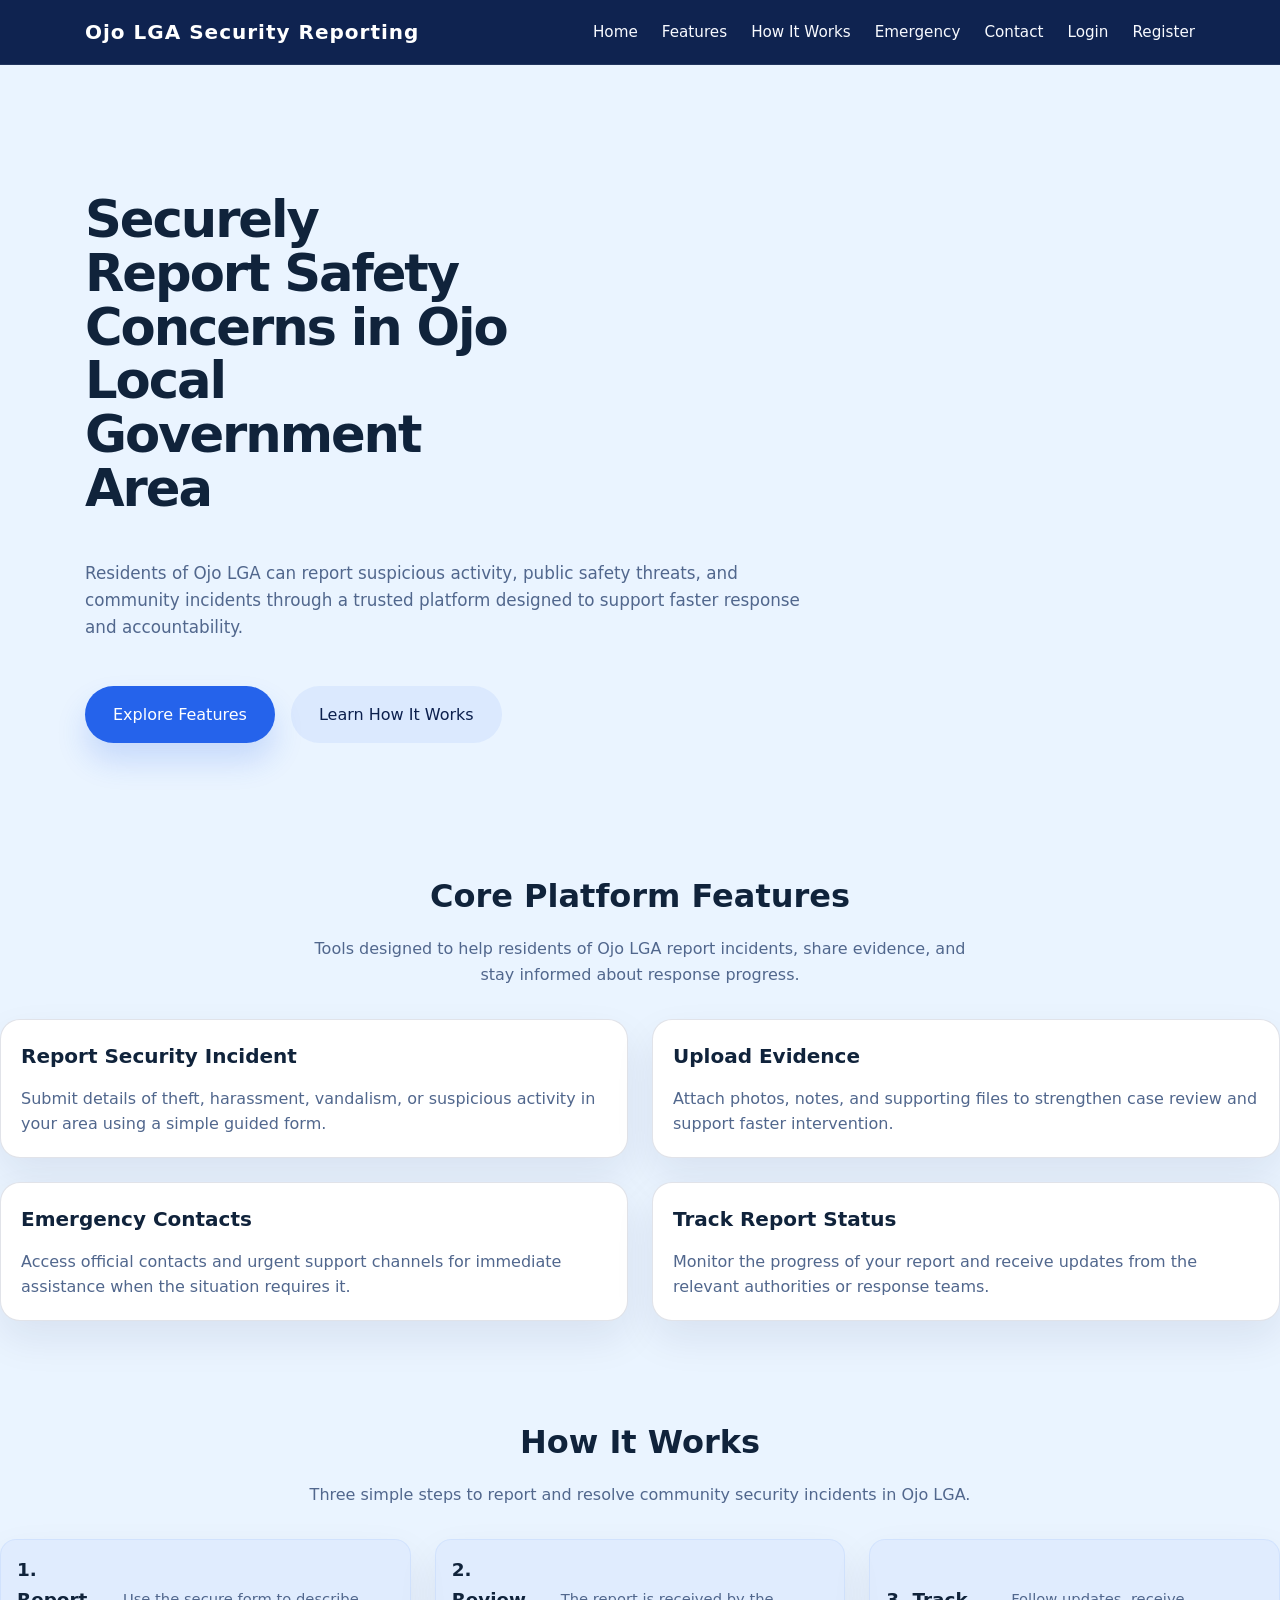
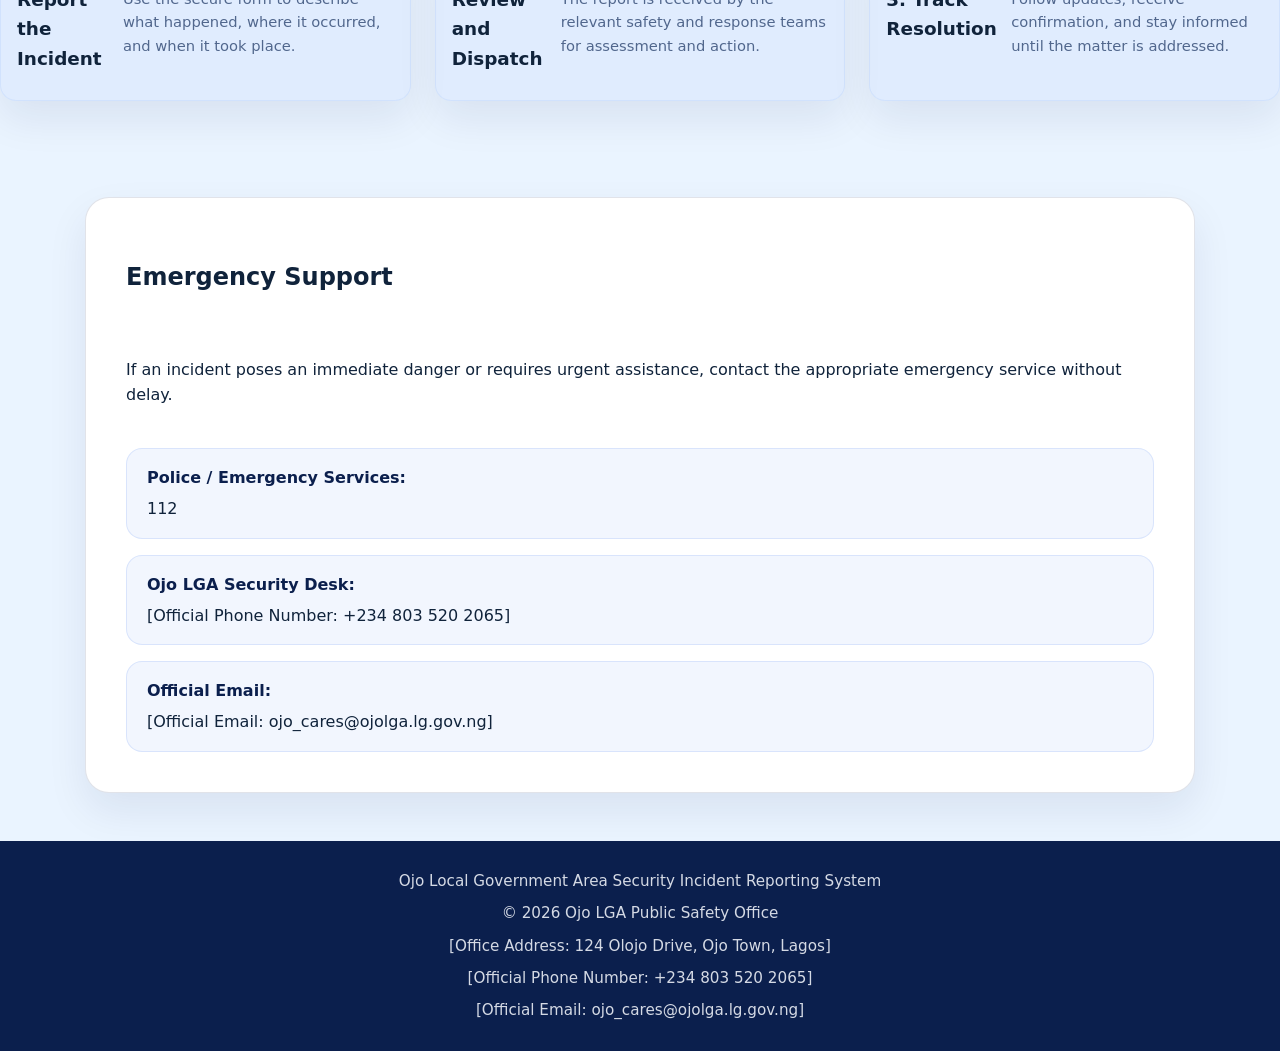
==== index.html @ 1b5995fb "Initial practicum project completed" ====
<!DOCTYPE html>
<html lang="en">
<head>
    <meta charset="UTF-8">
    <meta name="viewport" content="width=device-width, initial-scale=1.0">
    <title>Ojo Local Government Area Security Incident Reporting System</title>
    <link rel="stylesheet" href="css/style.css">
</head>
<body>
    <!-- Header with main site navigation -->
    <header class="site-header">
        <div class="container header-content">
            <a href="index.html" class="logo">Ojo LGA Security Reporting</a>
            <nav class="main-nav">
                <ul class="nav-list">
    <li class="nav-item"><a href="index.html">Home</a></li>
    <li class="nav-item"><a href="#features">Features</a></li>
    <li class="nav-item"><a href="#how-it-works">How It Works</a></li>
    <li class="nav-item"><a href="#emergency">Emergency</a></li>
    <li class="nav-item"><a href="pages/contact.html">Contact</a></li>
    <li class="nav-item"><a href="pages/login.php">Login</a></li>
    <li class="nav-item"><a href="pages/register.php">Register</a></li>
                </ul>
            </nav>
        </div>
    </header>

    <!-- Hero section with introduction and call to action -->
    <main>
        <section id="home" class="hero-section">
            <div class="container hero-content">
                <h1>Securely Report Safety Concerns in Ojo Local Government Area</h1>
                <p>Residents of Ojo LGA can report suspicious activity, public safety threats, and community incidents through a trusted platform designed to support faster response and accountability.</p>
                <div class="hero-actions">
                    <a href="#features" class="button primary-button">Explore Features</a>
                    <a href="#how-it-works" class="button secondary-button">Learn How It Works</a>
                </div>
            </div>
        </section>

        <!-- Feature section highlighting four core capabilities -->
        <section id="features" class="features-section">
            <div class="container section-header">
                <h2>Core Platform Features</h2>
                <p>Tools designed to help residents of Ojo LGA report incidents, share evidence, and stay informed about response progress.</p>
            </div>
            <div class="feature-grid">
                <article class="feature-card feature-card-1">
                    <h3>Report Security Incident</h3>
                    <p>Submit details of theft, harassment, vandalism, or suspicious activity in your area using a simple guided form.</p>
                </article>
                <article class="feature-card feature-card-2">
                    <h3>Upload Evidence</h3>
                    <p>Attach photos, notes, and supporting files to strengthen case review and support faster intervention.</p>
                </article>
                <article class="feature-card feature-card-3">
                    <h3>Emergency Contacts</h3>
                    <p>Access official contacts and urgent support channels for immediate assistance when the situation requires it.</p>
                </article>
                <article class="feature-card feature-card-4">
                    <h3>Track Report Status</h3>
                    <p>Monitor the progress of your report and receive updates from the relevant authorities or response teams.</p>
                </article>
            </div>
        </section>

        <!-- How it works section with step-by-step guidance -->
        <section id="how-it-works" class="how-it-works-section">
            <div class="container section-header">
                <h2>How It Works</h2>
                <p>Three simple steps to report and resolve community security incidents in Ojo LGA.</p>
            </div>
            <div class="steps-list">
                <article class="step-item">
                    <h3>1. Report the Incident</h3>
                    <p>Use the secure form to describe what happened, where it occurred, and when it took place.</p>
                </article>
                <article class="step-item">
                    <h3>2. Review and Dispatch</h3>
                    <p>The report is received by the relevant safety and response teams for assessment and action.</p>
                </article>
                <article class="step-item">
                    <h3>3. Track Resolution</h3>
                    <p>Follow updates, receive confirmation, and stay informed until the matter is addressed.</p>
                </article>
            </div>
        </section>

        <!-- Emergency contact section for urgent support -->
        <section id="emergency" class="emergency-section">
            <div class="container emergency-content">
                <h2>Emergency Support</h2>
                <p>If an incident poses an immediate danger or requires urgent assistance, contact the appropriate emergency service without delay.</p>
                <ul class="emergency-list">
                    <li class="emergency-item">
                        <strong>Police / Emergency Services:</strong> 112
                    </li>
                    <li class="emergency-item">
                        <strong>Ojo LGA Security Desk:</strong> [Official Phone Number: +234 803 520 2065]
                    </li>
                    <li class="emergency-item">
                        <strong>Official Email:</strong> [Official Email: ojo_cares@ojolga.lg.gov.ng]
                    </li>
                </ul>
            </div>
        </section>
    </main>

    <!-- Footer with site information and links -->
    <footer class="site-footer" id="contact">
        <div class="container footer-content">
            <p>Ojo Local Government Area Security Incident Reporting System</p>
            <p>© 2026 Ojo LGA Public Safety Office</p>
            <p>[Office Address: 124 Olojo Drive, Ojo Town, Lagos]</p>
            <p>[Official Phone Number: +234 803 520 2065]</p>
            <p>[Official Email: ojo_cares@ojolga.lg.gov.ng]</p>
        </div>
    </footer>
    <script src="js/scripts.js"></script>
</body>
</html>
---- css/style.css ----
/* Global base styles */
:root {
    --nav-bg: #0B1F4D;
    --primary: #2563EB;
    --background: #EAF4FF;
    --surface: #FFFFFF;
    --text: #10233B;
    --muted: #51678D;
    --border: rgba(11, 31, 77, 0.12);
    --shadow: 0 18px 40px rgba(11, 31, 77, 0.08);
    --radius: 24px;
}

* {
    box-sizing: border-box;
}

html {
    scroll-behavior: smooth;
}

body {
    margin: 0;
    font-family: Inter, system-ui, -apple-system, BlinkMacSystemFont, "Segoe UI", sans-serif;
    color: var(--text);
    background-color: var(--background);
    line-height: 1.6;
}

img {
    max-width: 100%;
    display: block;
}

a {
    color: inherit;
    text-decoration: none;
}

button,
a.button {
    display: inline-flex;
    align-items: center;
    justify-content: center;
    border: none;
    border-radius: 999px;
    cursor: pointer;
    transition: transform 180ms ease, box-shadow 180ms ease, background-color 180ms ease;
}

button:hover,
a.button:hover {
    transform: translateY(-1px);
}

.container {
    width: min(1110px, calc(100% - 2rem));
    margin: 0 auto;
}

.site-header {
    background: rgba(11, 31, 77, 0.98);
    position: sticky;
    top: 0;
    z-index: 10;
    border-bottom: 1px solid rgba(255, 255, 255, 0.08);
}

.header-content {
    display: flex;
    align-items: center;
    justify-content: space-between;
    padding: 1rem 0;
}

.logo {
    color: white;
    font-size: 1.25rem;
    font-weight: 700;
    letter-spacing: 0.05em;
}

.main-nav .nav-list {
    display: flex;
    gap: 1.5rem;
    list-style: none;
    margin: 0;
    padding: 0;
}

.nav-item a {
    color: #F8FAFF;
    font-size: 0.95rem;
    transition: color 180ms ease;
}

.nav-item a:hover,
.nav-item a:focus-visible {
    color: var(--primary);
}

.hero-section {
    padding: 5rem 0 3rem;
    background: linear-gradient(180deg, rgba(234, 244, 255, 1) 0%, rgba(234, 244, 255, 0.95) 100%);
}

.hero-content {
    display: grid;
    gap: 1.75rem;
    padding: 2rem 0;
}

.hero-section h1 {
    margin: 0;
    font-size: clamp(2.6rem, 4vw, 3.75rem);
    line-height: 1.05;
    letter-spacing: -0.04em;
    max-width: 12ch;
}

.hero-section p {
    max-width: 720px;
    color: var(--muted);
    font-size: 1.05rem;
}

.hero-actions {
    display: flex;
    flex-wrap: wrap;
    gap: 1rem;
}

.primary-button {
    background-color: var(--primary);
    color: white;
    padding: 1rem 1.75rem;
    box-shadow: 0 18px 30px rgba(37, 99, 235, 0.18);
}

.secondary-button {
    background-color: rgba(37, 99, 235, 0.08);
    color: var(--nav-bg);
    padding: 1rem 1.75rem;
}

.primary-button:hover,
.secondary-button:hover {
    box-shadow: 0 22px 30px rgba(37, 99, 235, 0.2);
}

.section-header {
    text-align: center;
    margin-bottom: 2rem;
}

.section-header h2 {
    margin: 0;
    font-size: clamp(2rem, 2.5vw, 2.75rem);
}

.section-header p {
    margin: 0.85rem auto 0;
    max-width: 680px;
    color: var(--muted);
}

.features-section,
.how-it-works-section,
.emergency-section {
    padding: 3rem 0;
}

.feature-grid {
    display: grid;
    gap: 1.5rem;
    grid-template-columns: repeat(auto-fit, minmax(230px, 1fr));
}

.feature-card {
    background: var(--surface);
    padding: 2rem;
    border-radius: var(--radius);
    border: 1px solid var(--border);
    box-shadow: var(--shadow);
    transition: transform 180ms ease, box-shadow 180ms ease;
}

.feature-card:hover {
    transform: translateY(-4px);
    box-shadow: 0 24px 48px rgba(11, 31, 77, 0.14);
}

.feature-card h3 {
    margin-top: 0;
    margin-bottom: 0.85rem;
    font-size: 1.25rem;
}

.feature-card p {
    margin: 0;
    color: var(--muted);
}

.steps-list {
    display: grid;
    gap: 1.5rem;
}

.step-item {
    background: var(--surface);
    border-radius: var(--radius);
    border: 1px solid var(--border);
    padding: 1.75rem 2rem;
    box-shadow: var(--shadow);
    transition: transform 180ms ease, box-shadow 180ms ease;
}

.step-item:hover {
    transform: translateY(-3px);
    box-shadow: 0 20px 35px rgba(11, 31, 77, 0.12);
}

.step-item h3 {
    margin: 0 0 0.75rem;
    font-size: 1.15rem;
}

.step-item p {
    margin: 0;
    color: var(--muted);
}

.emergency-content {
    display: grid;
    gap: 1.5rem;
    background: #FFFFFF;
    padding: 2rem;
    border-radius: var(--radius);
    border: 1px solid var(--border);
    box-shadow: var(--shadow);
}

.emergency-list {
    list-style: none;
    padding: 0;
    margin: 0;
    display: grid;
    gap: 1rem;
}

.emergency-item {
    background: rgba(37, 99, 235, 0.06);
    padding: 1rem 1.25rem;
    border-radius: 16px;
    border: 1px solid rgba(37, 99, 235, 0.12);
    color: var(--text);
}

.emergency-item strong {
    display: block;
    margin-bottom: 0.35rem;
    color: var(--nav-bg);
}

.site-footer {
    background: var(--nav-bg);
    color: #F8FAFF;
    padding: 1.75rem 0;
}

.footer-content {
    display: flex;
    flex-direction: column;
    gap: 0.5rem;
    align-items: center;
    justify-content: center;
    text-align: center;
}

.site-footer p {
    margin: 0;
    font-size: 0.95rem;
    color: rgba(248, 250, 255, 0.85);
}

/* Login page styles */
.auth-page {
    min-height: calc(100vh - 80px);
    display: grid;
    place-items: center;
    padding: 2rem 0 3rem;
    background: linear-gradient(180deg, rgba(234, 244, 255, 0.95) 0%, rgba(234, 244, 255, 1) 100%);
}

.auth-card {
    width: min(520px, 100%);
    background: var(--surface);
    border-radius: 32px;
    box-shadow: 0 35px 80px rgba(11, 31, 77, 0.12);
    border: 1px solid rgba(11, 31, 77, 0.08);
    padding: 2.5rem;
    transition: transform 220ms ease, box-shadow 220ms ease;
}

.auth-card:hover {
    transform: translateY(-3px);
    box-shadow: 0 38px 90px rgba(11, 31, 77, 0.14);
}

.auth-header {
    text-align: center;
    margin-bottom: 2rem;
}

.auth-logo {
    display: inline-block;
    margin-bottom: 1rem;
    padding: 0.7rem 1.3rem;
    border-radius: 999px;
    color: white;
    background: linear-gradient(135deg, var(--nav-bg), var(--primary));
    font-weight: 700;
    letter-spacing: 0.08em;
}

.auth-header h1 {
    margin: 0;
    font-size: clamp(2rem, 2.5vw, 2.5rem);
    color: var(--nav-bg);
}

.auth-header p {
    margin: 0.75rem auto 0;
    max-width: 38rem;
    color: var(--muted);
}

.auth-form {
    display: grid;
    gap: 1.4rem;
}

.form-group {
    display: grid;
    gap: 0.65rem;
}

.form-group label {
    color: var(--nav-bg);
    font-weight: 600;
}

.form-group input {
    width: 100%;
    padding: 1rem 1.15rem;
    border-radius: 18px;
    border: 1px solid rgba(11, 31, 77, 0.14);
    background: #F9FBFF;
    color: var(--text);
    font-size: 1rem;
    transition: border-color 180ms ease, box-shadow 180ms ease;
}

.form-group input:focus {
    outline: none;
    border-color: var(--primary);
    box-shadow: 0 0 0 4px rgba(37, 99, 235, 0.12);
}

.form-group select,
.form-group textarea {
    width: 100%;
    padding: 1rem 1.15rem;
    border-radius: 18px;
    border: 1px solid rgba(11, 31, 77, 0.14);
    background: #F9FBFF;
    color: var(--text);
    font-size: 1rem;
    font-family: inherit;
    transition: border-color 180ms ease, box-shadow 180ms ease;
}

.form-group textarea {
    min-height: 140px;
    resize: vertical;
}

.form-group input[type="file"] {
    width: 100%;
    padding: 0.85rem 1rem;
    border-radius: 18px;
    border: 1px dashed rgba(11, 31, 77, 0.2);
    background: #F9FBFF;
    color: var(--text);
}

.form-group input[type="file"]::file-selector-button {
    margin-right: 0.85rem;
    padding: 0.7rem 1rem;
    border: none;
    border-radius: 999px;
    background: rgba(37, 99, 235, 0.1);
    color: var(--nav-bg);
    font-weight: 600;
    cursor: pointer;
}

.form-group select:focus,
.form-group textarea:focus {
    outline: none;
    border-color: var(--primary);
    box-shadow: 0 0 0 4px rgba(37, 99, 235, 0.12);
}

.report-card {
    width: min(780px, 100%);
}

.report-form-grid {
    display: grid;
    gap: 1.2rem;
    grid-template-columns: repeat(2, minmax(0, 1fr));
}

.report-form-grid .full-width {
    grid-column: 1 / -1;
}

.radio-group {
    display: flex;
    flex-wrap: wrap;
    gap: 1rem;
    padding-top: 0.2rem;
}

.radio-option {
    display: inline-flex;
    align-items: center;
    gap: 0.55rem;
    color: var(--muted);
    font-weight: 600;
}

.radio-option input {
    width: 1rem;
    height: 1rem;
    accent-color: var(--primary);
}

.form-actions {
    display: flex;
    flex-wrap: wrap;
    gap: 1rem;
    margin-top: 0.25rem;
}

.form-actions .auth-submit,
.form-actions .secondary-button {
    width: auto;
    min-width: 11rem;
    padding: 0.95rem 1.35rem;
}

.form-actions .secondary-button {
    background: rgba(37, 99, 235, 0.08);
    color: var(--nav-bg);
    box-shadow: none;
}

.form-actions .secondary-button:hover {
    background: rgba(37, 99, 235, 0.16);
    box-shadow: none;
}

.report-note {
    margin: 1.25rem 0 0;
    text-align: center;
    color: var(--muted);
    font-size: 0.95rem;
}

.password-field {
    position: relative;
}

.password-group .password-field input {
    padding-right: 4.5rem;
}

.password-toggle {
    position: absolute;
    top: 50%;
    right: 0.8rem;
    transform: translateY(-50%);
    width: 3rem;
    height: 3rem;
    background: rgba(37, 99, 235, 0.08);
    border-radius: 50%;
    color: var(--nav-bg);
    font-size: 1rem;
    border: 1px solid transparent;
    transition: background-color 180ms ease, transform 180ms ease;
}

.password-toggle:hover,
.password-toggle:focus-visible {
    background: rgba(37, 99, 235, 0.16);
    transform: translateY(-50%) scale(1.03);
}

.form-utilities {
    display: flex;
    align-items: center;
    justify-content: space-between;
    gap: 1rem;
    flex-wrap: wrap;
}

.checkbox-label {
    display: inline-flex;
    align-items: center;
    gap: 0.75rem;
    color: var(--muted);
    font-size: 0.95rem;
}

.checkbox-label input {
    width: 1rem;
    height: 1rem;
    accent-color: var(--primary);
}

.forgot-link {
    color: var(--primary);
    font-size: 0.95rem;
}

.forgot-link:hover,
.forgot-link:focus-visible {
    text-decoration: underline;
}

.auth-submit {
    width: 100%;
    padding: 1.05rem 1.5rem;
    font-size: 1rem;
    border-radius: 18px;
}

.auth-footer {
    margin-top: 1.5rem;
    text-align: center;
    color: var(--muted);
}

.auth-footer a {
    color: var(--primary);
    font-weight: 600;
}

.auth-footer a:hover,
.auth-footer a:focus-visible {
    text-decoration: underline;
}

/* Dashboard page styles */
.dashboard-page {
    background: linear-gradient(180deg, rgba(234, 244, 255, 1) 0%, #f7fbff 100%);
    color: var(--text);
}

.dashboard-header {
    position: fixed;
    inset: 0 0 auto;
    width: 100%;
    backdrop-filter: blur(12px);
    box-shadow: 0 12px 30px rgba(11, 31, 77, 0.12);
}

.dashboard-shell {
    max-width: 1380px;
    margin: 0 auto;
    padding: 6.5rem 1.25rem 3rem;
}

.dashboard-hero {
    display: flex;
    align-items: center;
    justify-content: space-between;
    gap: 1rem;
    padding: 2rem 2.25rem;
    border-radius: 32px;
    background: linear-gradient(135deg, var(--nav-bg), var(--primary));
    color: #F8FAFF;
    box-shadow: 0 20px 45px rgba(11, 31, 77, 0.16);
    margin-bottom: 1.5rem;
}

.eyebrow {
    margin: 0 0 0.35rem;
    font-size: 0.85rem;
    font-weight: 700;
    letter-spacing: 0.24em;
    text-transform: uppercase;
    color: rgba(248, 250, 255, 0.74);
}

.dashboard-hero h1 {
    margin: 0;
    font-size: clamp(2rem, 3vw, 2.6rem);
}

.dashboard-hero p {
    margin: 0.55rem 0 0;
    max-width: 700px;
    color: rgba(248, 250, 255, 0.88);
}

.hero-badge {
    display: inline-flex;
    align-items: center;
    gap: 0.6rem;
    padding: 0.9rem 1.15rem;
    border-radius: 999px;
    background: rgba(255, 255, 255, 0.16);
    font-weight: 600;
    white-space: nowrap;
}

.dashboard-grid {
    display: grid;
    grid-template-columns: 300px minmax(0, 1fr);
    gap: 1.5rem;
    align-items: start;
}

.sidebar {
    display: grid;
    gap: 1.2rem;
    position: sticky;
    top: 6.5rem;
}

.sidebar-card,
.card,
.summary-card {
    background: var(--surface);
    border: 1px solid var(--border);
    border-radius: 24px;
    box-shadow: var(--shadow);
}

.sidebar-card {
    padding: 1.35rem;
}

.sidebar-card h2 {
    margin: 0 0 1rem;
    font-size: 1.05rem;
    color: var(--nav-bg);
    display: flex;
    align-items: center;
    gap: 0.6rem;
}

.quick-actions {
    list-style: none;
    padding: 0;
    margin: 0;
    display: grid;
    gap: 0.7rem;
}

.quick-actions a {
    display: flex;
    align-items: center;
    gap: 0.7rem;
    padding: 0.85rem 0.95rem;
    border-radius: 14px;
    background: rgba(37, 99, 235, 0.06);
    color: var(--nav-bg);
    font-weight: 600;
    transition: transform 180ms ease, background-color 180ms ease;
}

.quick-actions a:hover {
    transform: translateX(3px);
    background: rgba(37, 99, 235, 0.12);
}

.notification-list {
    list-style: none;
    padding: 0;
    margin: 0;
    display: grid;
    gap: 0.8rem;
}

.notification-list li {
    display: flex;
    gap: 0.7rem;
    align-items: flex-start;
    padding-bottom: 0.7rem;
    border-bottom: 1px solid rgba(11, 31, 77, 0.08);
}

.notification-list li:last-child {
    border-bottom: none;
    padding-bottom: 0;
}

.notification-dot {
    width: 10px;
    height: 10px;
    border-radius: 50%;
    background: var(--primary);
    margin-top: 0.35rem;
    flex-shrink: 0;
}

.notification-list strong {
    display: block;
    color: var(--nav-bg);
    margin-bottom: 0.2rem;
}

.notification-list p {
    margin: 0;
    color: var(--muted);
    font-size: 0.92rem;
}

.summary-grid {
    display: grid;
    gap: 1rem;
    grid-template-columns: repeat(4, minmax(0, 1fr));
    margin-bottom: 1.5rem;
}

.summary-card {
    padding: 1.2rem 1.2rem 1.25rem;
    transition: transform 180ms ease, box-shadow 180ms ease;
}

.summary-card:hover {
    transform: translateY(-4px);
    box-shadow: 0 22px 42px rgba(11, 31, 77, 0.13);
}

.summary-icon {
    width: 3rem;
    height: 3rem;
    display: inline-flex;
    align-items: center;
    justify-content: center;
    border-radius: 16px;
    margin-bottom: 0.8rem;
    color: white;
}

.summary-icon.blue {
    background: linear-gradient(135deg, var(--nav-bg), var(--primary));
}

.summary-icon.gold {
    background: linear-gradient(135deg, #f59e0b, #fbbf24);
}

.summary-icon.green {
    background: linear-gradient(135deg, #16a34a, #4ade80);
}

.summary-icon.purple {
    background: linear-gradient(135deg, #7c3aed, #a78bfa);
}

.summary-card h3 {
    margin: 0;
    font-size: 1.6rem;
    color: var(--nav-bg);
}

.summary-card p {
    margin: 0.3rem 0 0;
    color: var(--muted);
}

.card {
    padding: 1.35rem;
}

.section-heading {
    display: flex;
    align-items: center;
    justify-content: space-between;
    gap: 1rem;
    margin-bottom: 1rem;
}

.section-heading h2 {
    margin: 0;
    font-size: 1.15rem;
    color: var(--nav-bg);
    display: flex;
    align-items: center;
    gap: 0.6rem;
}

.text-link {
    color: var(--primary);
    font-weight: 600;
}

.table-wrapper {
    overflow-x: auto;
}

table {
    width: 100%;
    border-collapse: collapse;
}

th,
td {
    padding: 0.95rem 0.8rem;
    text-align: left;
    border-bottom: 1px solid rgba(11, 31, 77, 0.08);
}

th {
    color: var(--nav-bg);
    font-size: 0.9rem;
    text-transform: uppercase;
    letter-spacing: 0.06em;
}

tbody tr:hover {
    background: rgba(37, 99, 235, 0.04);
}

.status-badge {
    display: inline-flex;
    align-items: center;
    justify-content: center;
    padding: 0.38rem 0.72rem;
    border-radius: 999px;
    font-size: 0.85rem;
    font-weight: 700;
}

.status-badge.pending {
    background: rgba(245, 158, 11, 0.16);
    color: #b45309;
}

.status-badge.in-progress {
    background: rgba(37, 99, 235, 0.14);
    color: var(--primary);
}

.status-badge.resolved {
    background: rgba(22, 163, 74, 0.16);
    color: #15803d;
}

.active-nav {
    color: var(--primary) !important;
}

/* Track page styles */
.track-page {
    background: linear-gradient(180deg, rgba(234, 244, 255, 1) 0%, #f7fbff 100%);
}

.track-shell {
    display: grid;
    gap: 1.3rem;
}

.track-hero {
    margin-bottom: 0;
}

.track-search {
    padding: 1.35rem;
}

.track-form {
    display: grid;
    gap: 1rem;
    grid-template-columns: 1fr 1fr auto;
    align-items: end;
}

.track-form .form-group {
    margin: 0;
}

.track-form .primary-button {
    padding: 1rem 1.4rem;
    min-width: 160px;
}

.track-details-grid {
    display: grid;
    gap: 1.25rem;
    grid-template-columns: 1.4fr 0.9fr;
}

.report-card-detail,
.progress-card,
.timeline-card {
    padding: 1.35rem;
}

.details-grid {
    display: grid;
    gap: 1rem;
    grid-template-columns: repeat(2, minmax(0, 1fr));
}

.detail-label {
    margin: 0 0 0.25rem;
    color: var(--muted);
    font-size: 0.9rem;
    text-transform: uppercase;
    letter-spacing: 0.06em;
}

.detail-value {
    margin: 0;
    color: var(--nav-bg);
    font-weight: 700;
}

.progress-steps {
    display: grid;
    gap: 0.9rem;
}

.step-item {
    display: flex;
    align-items: center;
    gap: 0.9rem;
    padding: 0.95rem 1rem;
    border-radius: 16px;
    background: rgba(37, 99, 235, 0.05);
    border: 1px solid rgba(37, 99, 235, 0.08);
}

.step-item.active {
    background: rgba(37, 99, 235, 0.12);
    border-color: rgba(37, 99, 235, 0.22);
}

.step-item.completed {
    background: rgba(22, 163, 74, 0.08);
    border-color: rgba(22, 163, 74, 0.14);
}

.step-icon {
    width: 2.4rem;
    height: 2.4rem;
    border-radius: 50%;
    display: inline-flex;
    align-items: center;
    justify-content: center;
    color: white;
    background: var(--primary);
    flex-shrink: 0;
}

.step-item.completed .step-icon {
    background: #16a34a;
}

.step-item.active .step-icon {
    background: linear-gradient(135deg, var(--nav-bg), var(--primary));
}

.step-item strong {
    display: block;
    color: var(--nav-bg);
}

.step-item p {
    margin: 0.2rem 0 0;
    color: var(--muted);
    font-size: 0.92rem;
}

.timeline {
    list-style: none;
    padding: 0;
    margin: 0;
    display: grid;
    gap: 1rem;
}

.timeline li {
    display: flex;
    gap: 0.8rem;
    align-items: flex-start;
    padding-left: 0.2rem;
}

.timeline-dot {
    width: 12px;
    height: 12px;
    border-radius: 50%;
    background: var(--primary);
    margin-top: 0.4rem;
    box-shadow: 0 0 0 4px rgba(37, 99, 235, 0.12);
    flex-shrink: 0;
}

.timeline strong {
    display: block;
    color: var(--nav-bg);
    margin-bottom: 0.2rem;
}

.timeline p {
    margin: 0;
    color: var(--muted);
}

/* Feedback page styles */
.feedback-page {
    background: linear-gradient(180deg, rgba(234, 244, 255, 1) 0%, #f7fbff 100%);
}

.feedback-shell {
    display: grid;
    gap: 1.3rem;
}

.feedback-hero {
    margin-bottom: 0;
}

.feedback-grid {
    display: grid;
    gap: 1.25rem;
    grid-template-columns: 1.2fr 0.8fr;
    align-items: start;
}

.feedback-form-card,
.testimonial-card,
.faq-card {
    padding: 1.35rem;
}

.feedback-form-card {
    display: grid;
    gap: 1rem;
}

.star-rating {
    display: flex;
    flex-direction: row-reverse;
    justify-content: flex-start;
    gap: 0.35rem;
}

.star-rating input {
    display: none;
}

.star-rating label {
    color: #cbd5e1;
    cursor: pointer;
    font-size: 1.3rem;
    transition: color 180ms ease, transform 180ms ease;
}

.star-rating label:hover,
.star-rating label:hover ~ label,
.star-rating input:checked ~ label {
    color: #f59e0b;
    transform: scale(1.06);
}

.feedback-side-panel {
    display: grid;
    gap: 1.2rem;
}

.testimonial-list {
    display: grid;
    gap: 0.9rem;
}

.testimonial-item {
    padding: 0.95rem 1rem;
    border-radius: 16px;
    background: rgba(37, 99, 235, 0.05);
    border: 1px solid rgba(37, 99, 235, 0.08);
}

.testimonial-item p {
    margin: 0 0 0.4rem;
    color: var(--text);
}

.testimonial-item strong {
    color: var(--primary);
}

.faq-list {
    display: grid;
    gap: 0.8rem;
}

.faq-list details {
    padding: 0.9rem 1rem;
    border-radius: 14px;
    background: rgba(11, 31, 77, 0.03);
    border: 1px solid rgba(11, 31, 77, 0.08);
}

.faq-list summary {
    cursor: pointer;
    font-weight: 700;
    color: var(--nav-bg);
}

.faq-list p {
    margin: 0.6rem 0 0;
    color: var(--muted);
}

@media (max-width: 860px) {
    .track-form {
        grid-template-columns: 1fr;
    }

    .track-details-grid {
        grid-template-columns: 1fr;
    }

    .feedback-grid {
        grid-template-columns: 1fr;
    }

    .contact-grid {
        grid-template-columns: 1fr;
    }

    .about-grid {
        grid-template-columns: 1fr;
    }
}

@media (max-width: 680px) {
    .track-form {
        grid-template-columns: 1fr;
    }

    .track-details-grid {
        grid-template-columns: 1fr;
    }
}

@media (max-width: 680px) {
    .auth-card {
        padding: 2rem;
        border-radius: 28px;
    }

    .auth-page {
        padding-top: 1.5rem;
        padding-bottom: 2rem;
    }

    .report-form-grid {
        grid-template-columns: 1fr;
    }

    .report-form-grid .full-width {
        grid-column: auto;
    }

    .form-actions {
        flex-direction: column;
    }

    .form-actions .auth-submit,
    .form-actions .secondary-button {
        width: 100%;
    }

    .dashboard-shell {
        padding-top: 8rem;
    }

    .dashboard-hero {
        flex-direction: column;
        align-items: flex-start;
    }

    .dashboard-grid {
        grid-template-columns: 1fr;
    }

    .sidebar {
        position: static;
    }

    .summary-grid {
        grid-template-columns: 1fr 1fr;
    }

    .details-grid {
        grid-template-columns: 1fr;
    }
}

/* Contact page styles */
.contact-page {
    background: linear-gradient(180deg, rgba(234, 244, 255, 1) 0%, #f7fbff 100%);
}

.contact-shell {
    display: grid;
    gap: 1.3rem;
}

.contact-hero {
    margin-bottom: 0;
}

.contact-grid {
    display: grid;
    gap: 1.25rem;
    grid-template-columns: 1.1fr 0.9fr;
    align-items: start;
}

.contacts-list {
    display: grid;
    gap: 1rem;
    grid-template-columns: repeat(2, minmax(0, 1fr));
}

.contact-card {
    padding: 1.2rem;
    transition: transform 180ms ease, box-shadow 180ms ease;
}

.contact-card:hover {
    transform: translateY(-4px);
    box-shadow: 0 22px 42px rgba(11, 31, 77, 0.13);
}

.contact-icon {
    width: 3rem;
    height: 3rem;
    display: inline-flex;
    align-items: center;
    justify-content: center;
    border-radius: 16px;
    color: white;
    margin-bottom: 0.8rem;
}

.contact-icon.blue {
    background: linear-gradient(135deg, var(--nav-bg), var(--primary));
}

.contact-icon.red {
    background: linear-gradient(135deg, #dc2626, #f87171);
}

.contact-icon.green {
    background: linear-gradient(135deg, #15803d, #4ade80);
}

.contact-icon.purple {
    background: linear-gradient(135deg, #7c3aed, #a78bfa);
}

.contact-card h3 {
    margin: 0 0 0.55rem;
    color: var(--nav-bg);
}

.contact-card p {
    margin: 0.25rem 0;
    color: var(--muted);
}

.contact-side-panel {
    display: grid;
    gap: 1.2rem;
}

.contact-form-card,
.office-card {
    padding: 1.35rem;
}

.contact-form {
    display: grid;
    gap: 1rem;
}

.contact-form .button {
    width: fit-content;
}

.office-card p {
    margin: 0.3rem 0 0.75rem;
    color: var(--muted);
}

.map-placeholder {
    display: flex;
    align-items: center;
    gap: 0.7rem;
    padding: 1rem;
    border-radius: 16px;
    background: linear-gradient(135deg, rgba(37, 99, 235, 0.1), rgba(11, 31, 77, 0.06));
    color: var(--nav-bg);
    font-weight: 700;
    margin: 0.8rem 0 1rem;
}

.social-links {
    display: flex;
    gap: 0.75rem;
    flex-wrap: wrap;
}

.social-links a {
    width: 2.6rem;
    height: 2.6rem;
    display: inline-flex;
    align-items: center;
    justify-content: center;
    border-radius: 50%;
    background: rgba(37, 99, 235, 0.08);
    color: var(--primary);
    transition: transform 180ms ease, background-color 180ms ease;
}

.social-links a:hover {
    transform: translateY(-2px);
    background: rgba(37, 99, 235, 0.16);
}

/* About page styles */
.about-page {
    background: linear-gradient(180deg, rgba(234, 244, 255, 1) 0%, #f7fbff 100%);
}

.about-shell {
    display: grid;
    gap: 1.3rem;
}

.about-hero {
    margin-bottom: 0;
}

.about-grid {
    display: grid;
    gap: 1.2rem;
    grid-template-columns: repeat(2, minmax(0, 1fr));
}

.about-card,
.about-section {
    padding: 1.35rem;
}

.about-card p,
.about-section p {
    color: var(--muted);
}

.about-objectives,
.about-features {
    gap: 1rem;
}

.feature-card {
    background: var(--surface);
    padding: 1.25rem;
    border-radius: 20px;
    border: 1px solid var(--border);
    box-shadow: var(--shadow);
    transition: transform 180ms ease, box-shadow 180ms ease;
}

.feature-card:hover {
    transform: translateY(-4px);
    box-shadow: 0 24px 42px rgba(11, 31, 77, 0.12);
}

.feature-icon {
    width: 2.8rem;
    height: 2.8rem;
    border-radius: 14px;
    display: inline-flex;
    align-items: center;
    justify-content: center;
    color: white;
    background: linear-gradient(135deg, var(--nav-bg), var(--primary));
    margin-bottom: 0.8rem;
}

.workflow-steps {
    display: grid;
    gap: 0.8rem;
    grid-template-columns: repeat(2, minmax(0, 1fr));
}

.workflow-step {
    display: flex;
    align-items: center;
    gap: 0.75rem;
    padding: 1rem 1rem;
    border-radius: 16px;
    background: rgba(37, 99, 235, 0.05);
    border: 1px solid rgba(37, 99, 235, 0.08);
}

.workflow-step span {
    width: 2rem;
    height: 2rem;
    display: inline-flex;
    align-items: center;
    justify-content: center;
    border-radius: 50%;
    background: var(--primary);
    color: white;
    font-weight: 700;
    flex-shrink: 0;
}

.workflow-step p {
    margin: 0;
    color: var(--nav-bg);
    font-weight: 600;
}

.team-grid {
    display: grid;
    gap: 1rem;
    grid-template-columns: repeat(3, minmax(0, 1fr));
}

.team-card {
    padding: 1.2rem;
    border-radius: 20px;
    background: rgba(37, 99, 235, 0.04);
    border: 1px solid rgba(37, 99, 235, 0.08);
    text-align: center;
    transition: transform 180ms ease, box-shadow 180ms ease;
}

.team-card:hover {
    transform: translateY(-4px);
    box-shadow: 0 20px 38px rgba(11, 31, 77, 0.1);
}

.team-photo {
    width: 4rem;
    height: 4rem;
    margin: 0 auto 0.8rem;
    border-radius: 50%;
    display: inline-flex;
    align-items: center;
    justify-content: center;
    color: white;
    background: linear-gradient(135deg, var(--nav-bg), var(--primary));
}

.team-card h3 {
    margin: 0 0 0.25rem;
    color: var(--nav-bg);
}

.team-role {
    margin: 0 0 0.45rem;
    color: var(--primary);
    font-weight: 700;
}

/* Admin page styles */
.admin-page {
    background: #f3f7ff;
    color: var(--text);
}

.admin-shell {
    display: flex;
    min-height: 100vh;
}

.admin-sidebar {
    width: 280px;
    background: linear-gradient(180deg, var(--nav-bg), #132a5c);
    color: white;
    padding: 1.2rem 1rem;
    display: flex;
    flex-direction: column;
    gap: 1rem;
    transition: width 220ms ease;
}

.sidebar-brand {
    display: flex;
    align-items: center;
    justify-content: space-between;
    gap: 1rem;
}

.sidebar-brand .logo {
    font-size: 1.02rem;
}

.sidebar-toggle {
    width: 2.4rem;
    height: 2.4rem;
    display: inline-flex;
    align-items: center;
    justify-content: center;
    border-radius: 12px;
    border: none;
    background: rgba(255, 255, 255, 0.12);
    color: white;
    cursor: pointer;
}

.sidebar-nav {
    display: grid;
    gap: 0.35rem;
}

.nav-link {
    display: flex;
    align-items: center;
    gap: 0.8rem;
    padding: 0.8rem 0.95rem;
    border-radius: 14px;
    color: rgba(255, 255, 255, 0.92);
    transition: background-color 180ms ease, transform 180ms ease;
}

.nav-link:hover,
.nav-link.active {
    background: rgba(255, 255, 255, 0.16);
    transform: translateX(2px);
}

.admin-main {
    flex: 1;
    display: flex;
    flex-direction: column;
}

.admin-topbar {
    position: sticky;
    top: 0;
    z-index: 5;
    display: flex;
    align-items: center;
    justify-content: space-between;
    gap: 1rem;
    padding: 1.1rem 1.35rem;
    background: rgba(255, 255, 255, 0.95);
    backdrop-filter: blur(12px);
    border-bottom: 1px solid rgba(11, 31, 77, 0.08);
}

.topbar-title h1 {
    margin: 0;
    color: var(--nav-bg);
    font-size: 1.3rem;
}

.topbar-title p {
    margin: 0.15rem 0 0;
    color: var(--muted);
}

.topbar-tools {
    display: flex;
    align-items: center;
    gap: 0.75rem;
    flex-wrap: wrap;
}

.search-box {
    display: inline-flex;
    align-items: center;
    gap: 0.6rem;
    padding: 0.7rem 0.95rem;
    border-radius: 999px;
    background: #f2f7ff;
    color: var(--muted);
    min-width: 260px;
}

.search-box input {
    border: none;
    outline: none;
    background: transparent;
    width: 100%;
    color: var(--text);
}

.icon-button {
    width: 2.7rem;
    height: 2.7rem;
    border: none;
    border-radius: 50%;
    background: #f2f7ff;
    color: var(--nav-bg);
    cursor: pointer;
}

.topbar-profile {
    display: flex;
    align-items: center;
    gap: 0.7rem;
    padding: 0.45rem 0.75rem;
    border-radius: 999px;
    background: #f2f7ff;
}

.topbar-profile strong,
.topbar-profile span {
    display: block;
}

.topbar-profile span {
    color: var(--muted);
    font-size: 0.85rem;
}

.avatar {
    width: 2.4rem;
    height: 2.4rem;
    display: inline-flex;
    align-items: center;
    justify-content: center;
    border-radius: 50%;
    background: linear-gradient(135deg, var(--nav-bg), var(--primary));
    color: white;
    font-weight: 700;
}

.small {
    padding: 0.8rem 1.1rem;
    min-width: auto;
}

.admin-content {
    padding: 1.35rem;
    display: grid;
    gap: 1.2rem;
}

.stats-grid {
    display: grid;
    gap: 1rem;
    grid-template-columns: repeat(6, minmax(0, 1fr));
}

.stat-card {
    padding: 1.1rem;
    display: grid;
    gap: 0.5rem;
}

.stat-card h3 {
    margin: 0;
    font-size: 1.45rem;
    color: var(--nav-bg);
}

.stat-card p {
    margin: 0;
    color: var(--muted);
}

.stat-icon {
    width: 2.8rem;
    height: 2.8rem;
    border-radius: 14px;
    display: inline-flex;
    align-items: center;
    justify-content: center;
    color: white;
}

.stat-icon.blue {
    background: linear-gradient(135deg, var(--nav-bg), var(--primary));
}

.stat-icon.sky {
    background: linear-gradient(135deg, #0ea5e9, #38bdf8);
}

.stat-icon.amber {
    background: linear-gradient(135deg, #f59e0b, #fbbf24);
}

.stat-icon.gold {
    background: linear-gradient(135deg, #d97706, #fbbf24);
}

.stat-icon.green {
    background: linear-gradient(135deg, #16a34a, #4ade80);
}

.stat-icon.red {
    background: linear-gradient(135deg, #dc2626, #f87171);
}

.dashboard-grid {
    display: grid;
    grid-template-columns: 1.7fr 0.9fr;
    gap: 1.2rem;
    align-items: start;
}

.content-column,
.side-column {
    display: grid;
    gap: 1.2rem;
}

.table-card,
.analytics-card,
.evidence-card,
.activity-card,
.notification-card,
.user-card {
    padding: 1.2rem;
}

.table-wrapper {
    overflow-x: auto;
}

.action-links {
    display: flex;
    gap: 0.55rem;
}

.action-links a {
    color: var(--primary);
}

.analytics-grid {
    display: grid;
    gap: 0.9rem;
    grid-template-columns: repeat(2, minmax(0, 1fr));
}

.mini-card {
    padding: 0.95rem;
    border-radius: 16px;
    background: rgba(37, 99, 235, 0.05);
    border: 1px solid rgba(37, 99, 235, 0.08);
}

.mini-card h3 {
    margin: 0 0 0.4rem;
    color: var(--nav-bg);
}

.mini-card p {
    margin: 0;
    color: var(--muted);
}

.evidence-grid {
    display: grid;
    gap: 0.8rem;
    grid-template-columns: repeat(3, minmax(0, 1fr));
}

.evidence-item {
    padding: 0.95rem;
    border-radius: 16px;
    background: rgba(11, 31, 77, 0.03);
    border: 1px solid rgba(11, 31, 77, 0.08);
}

.evidence-preview {
    width: 100%;
    min-height: 84px;
    border-radius: 12px;
    display: inline-flex;
    align-items: center;
    justify-content: center;
    color: var(--primary);
    background: rgba(37, 99, 235, 0.08);
    margin-bottom: 0.7rem;
    font-size: 1.3rem;
}

.evidence-item h3 {
    margin: 0 0 0.25rem;
    color: var(--nav-bg);
}

.evidence-item p {
    margin: 0;
    color: var(--muted);
}

.activity-list {
    list-style: none;
    padding: 0;
    margin: 0;
    display: grid;
    gap: 0.8rem;
}

.activity-list li {
    display: grid;
    gap: 0.2rem;
    padding-bottom: 0.7rem;
    border-bottom: 1px solid rgba(11, 31, 77, 0.08);
}

.activity-list li:last-child {
    border-bottom: none;
    padding-bottom: 0;
}

.activity-list strong {
    color: var(--nav-bg);
}

.activity-list span {
    color: var(--muted);
    font-size: 0.92rem;
}

.admin-footer {
    display: flex;
    justify-content: space-between;
    align-items: center;
    gap: 1rem;
    padding: 1rem 1.35rem 1.35rem;
    color: var(--muted);
    font-size: 0.95rem;
}

@media (max-width: 1200px) {
    .stats-grid {
        grid-template-columns: repeat(3, minmax(0, 1fr));
    }

    .dashboard-grid {
        grid-template-columns: 1fr;
    }
}

@media (max-width: 900px) {
    .admin-sidebar {
        width: 72px;
    }

    .admin-sidebar .logo,
    .admin-sidebar .nav-link span {
        display: none;
    }
}

@media (max-width: 680px) {
    .admin-shell {
        flex-direction: column;
    }

    .admin-sidebar {
        width: 100%;
        padding-bottom: 0.8rem;
    }

    .sidebar-nav {
        grid-template-columns: repeat(2, minmax(0, 1fr));
    }

    .admin-topbar {
        flex-direction: column;
        align-items: flex-start;
    }

    .search-box {
        min-width: 100%;
    }

    .stats-grid {
        grid-template-columns: repeat(2, minmax(0, 1fr));
    }

    .analytics-grid,
    .evidence-grid {
        grid-template-columns: 1fr;
    }

    .admin-footer {
        flex-direction: column;
        align-items: flex-start;
    }
}

@media (max-width: 500px) {
    .sidebar-nav {
        grid-template-columns: 1fr;
    }

    .stats-grid {
        grid-template-columns: 1fr;
    }

    .form-utilities {
        flex-direction: column;
        align-items: stretch;
    }

    .forgot-link {
        text-align: right;
        width: 100%;
    }

    .summary-grid {
        grid-template-columns: 1fr;
    }

    .section-heading {
        flex-direction: column;
        align-items: flex-start;
    }
}

@media (min-width: 1024px) {
    .header-content {
        gap: 2rem;
    }

    .hero-section {
        padding-top: 6rem;
    }

    .feature-grid {
        grid-template-columns: repeat(2, minmax(0, 1fr));
    }

    .steps-list {
        grid-template-columns: repeat(3, minmax(250px, 1fr));
    }

    .emergency-content {
        padding: 2.5rem;
    }
}

@media (max-width: 680px) {
    .main-nav .nav-list {
        flex-direction: column;
        gap: 0.85rem;
    }

    .header-content {
        flex-direction: column;
        align-items: flex-start;
    }

    .hero-section {
        padding: 3.5rem 0 2rem;
    }

    .hero-section h1 {
        font-size: 2.5rem;
    }

    .feature-grid,
    .steps-list {
        grid-template-columns: 1fr;
    }

    .footer-content {
        align-items: flex-start;
    }
}
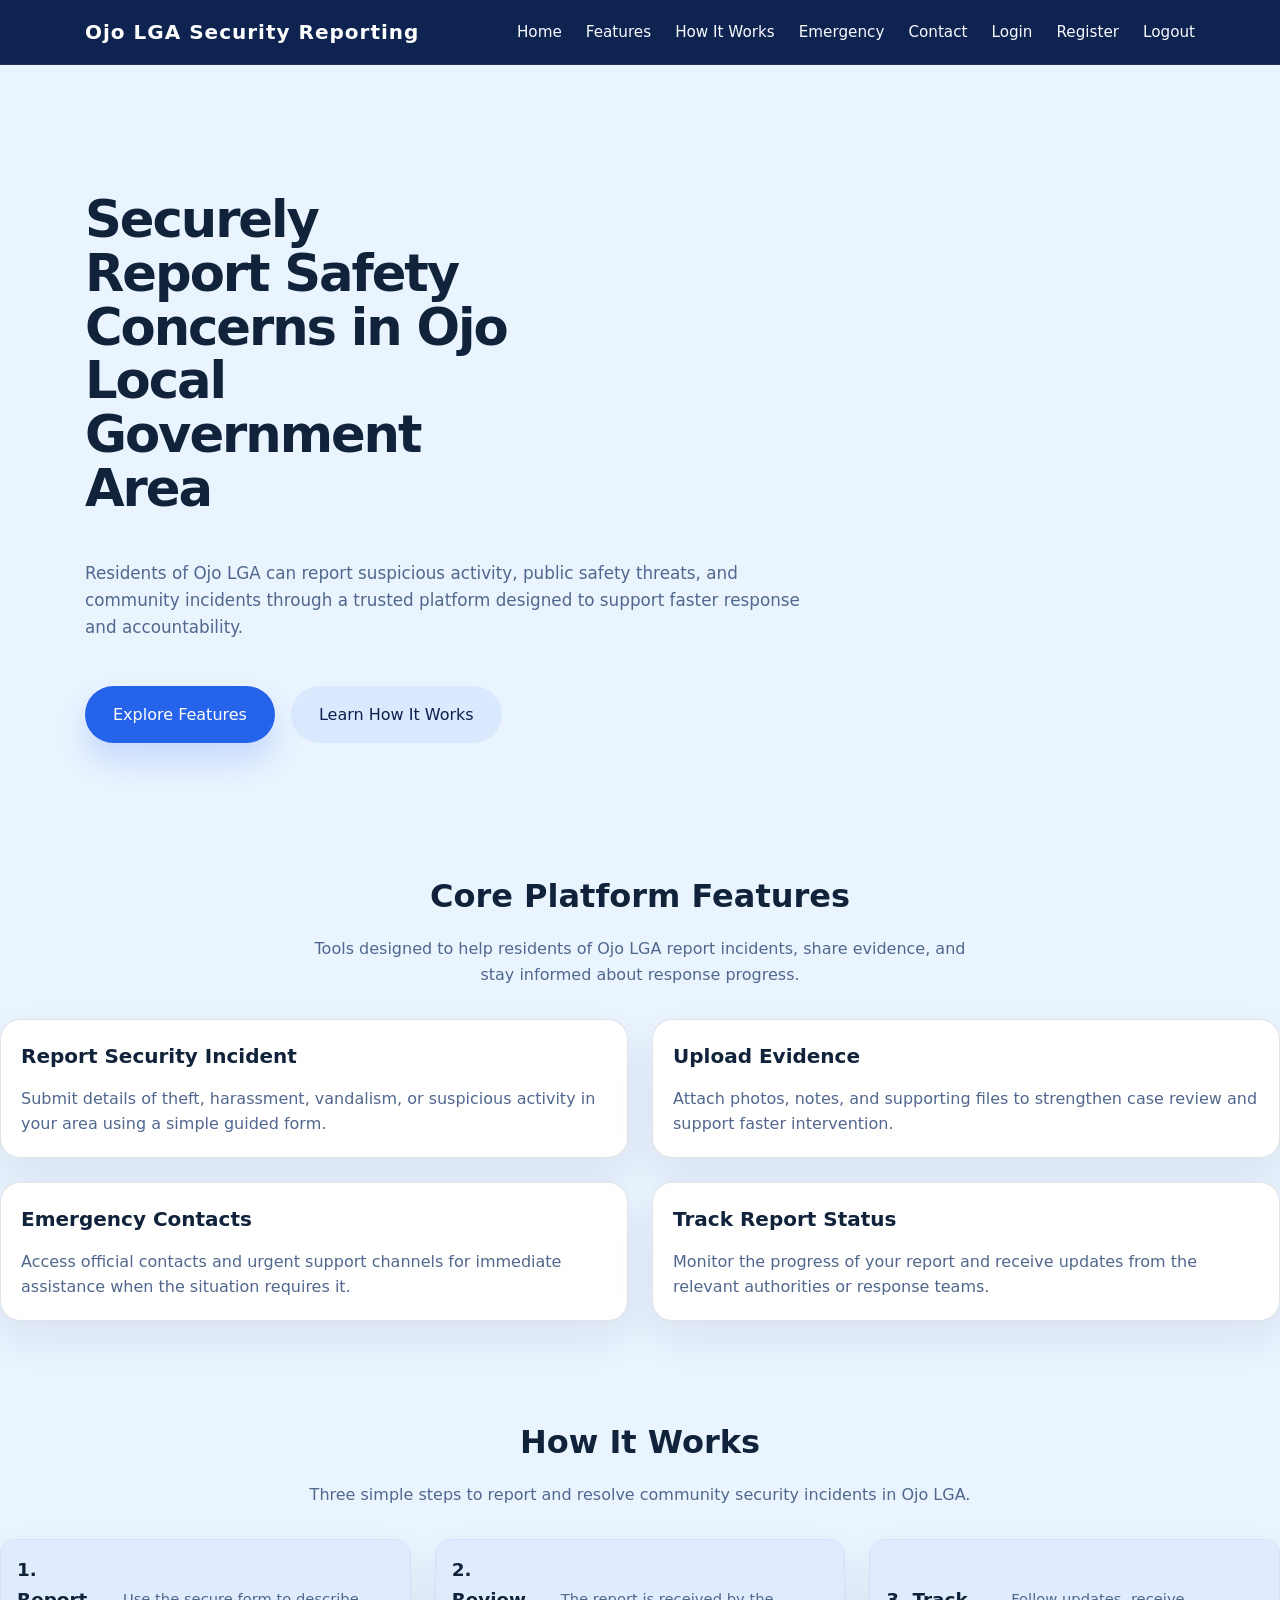
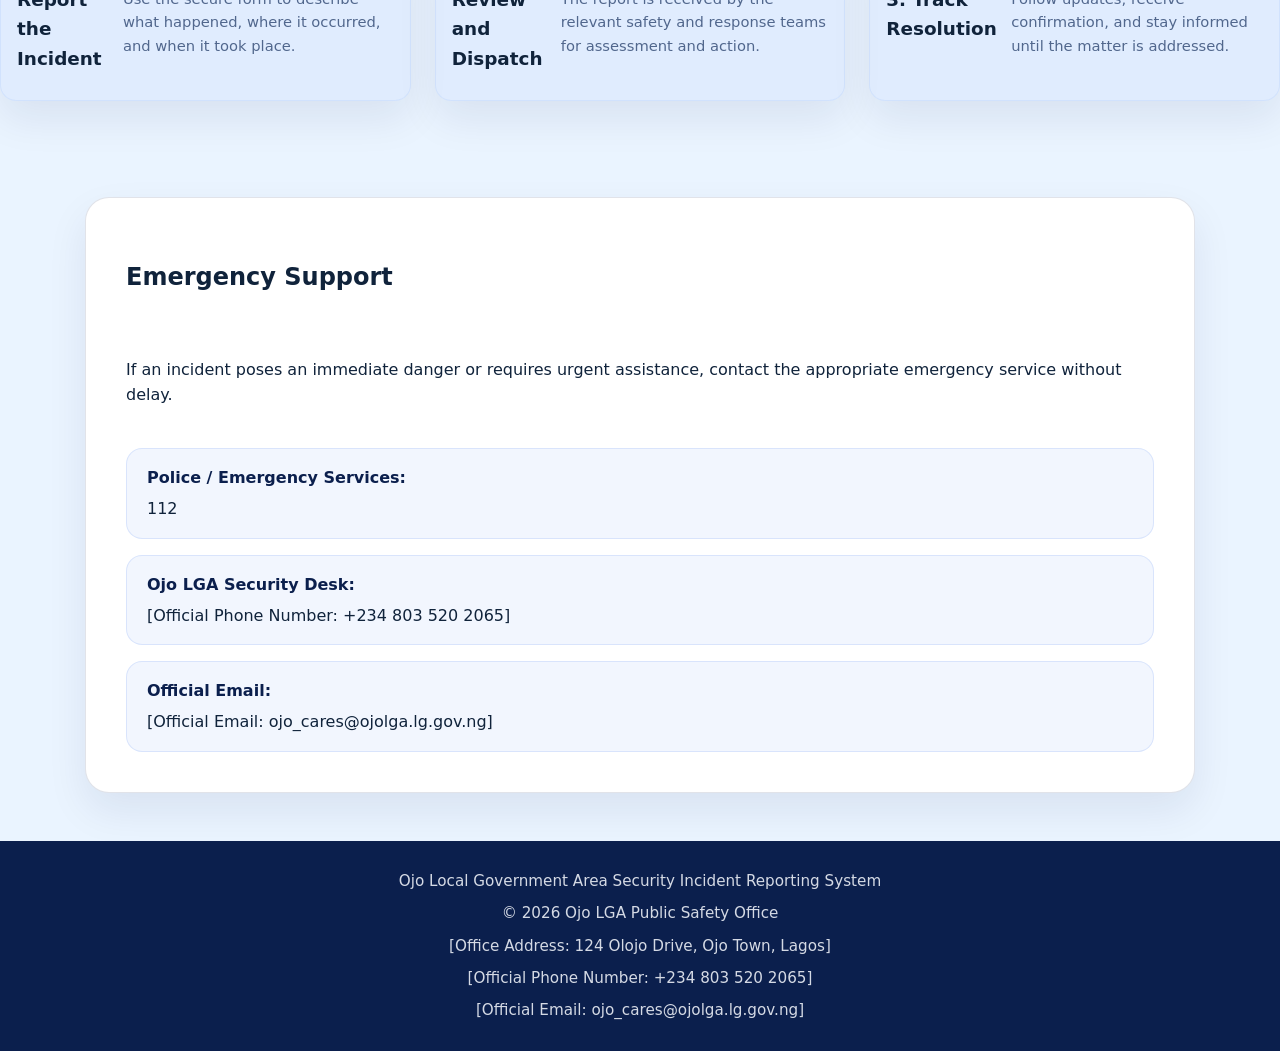
==== commit 56c7c5ab: "Updated project files" ====
--- a/index.html
+++ b/index.html
@@ -20,6 +20,7 @@
     <li class="nav-item"><a href="pages/contact.html">Contact</a></li>
     <li class="nav-item"><a href="pages/login.php">Login</a></li>
     <li class="nav-item"><a href="pages/register.php">Register</a></li>
+    <li class="nav-item"><a href="logout.php">Logout</a></li>
                 </ul>
             </nav>
         </div>
